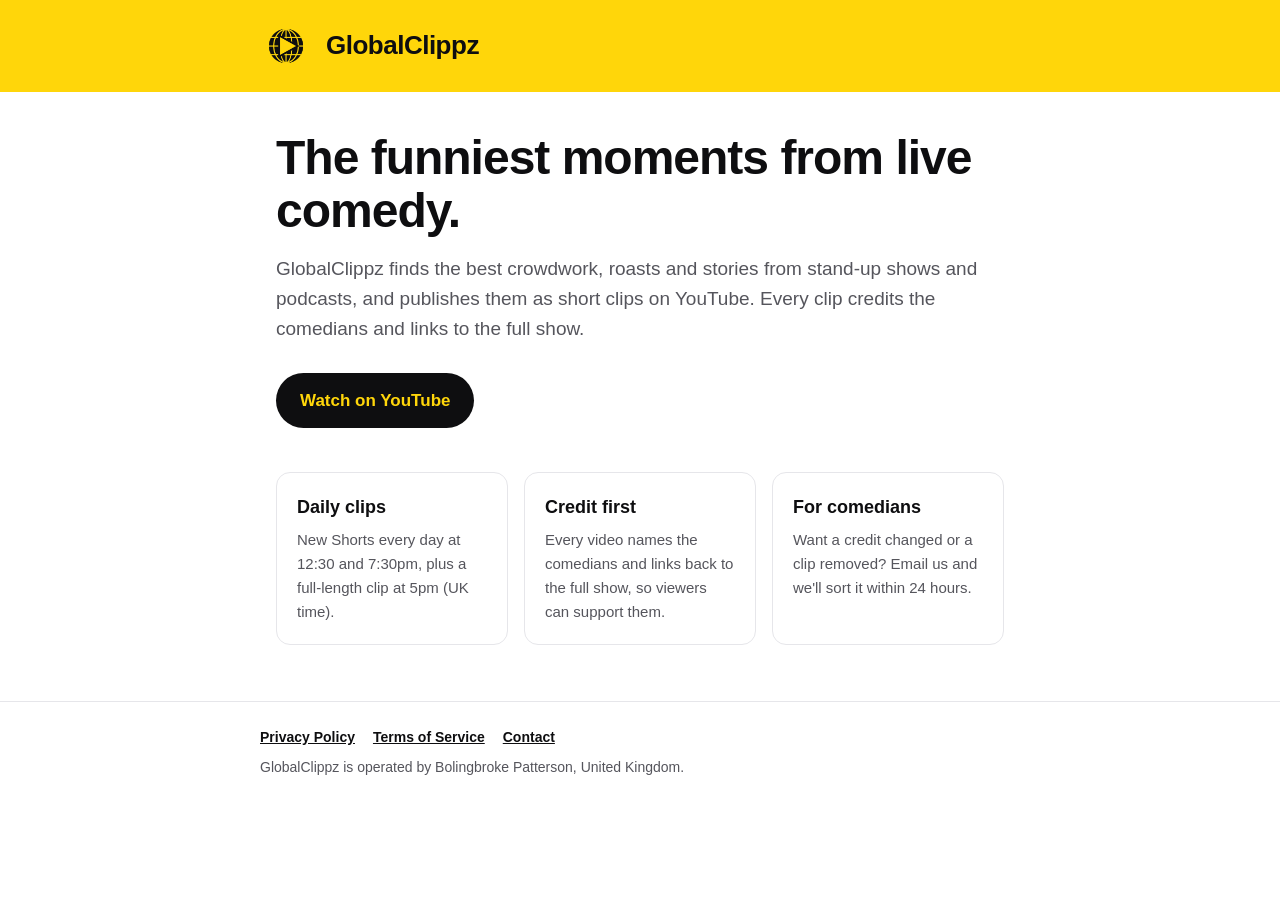
==== index.html @ d9901e6f "GlobalClippz site: home, privacy policy, terms Co-Authored-By: Claude Opus 5.5 <noreply@anthropic.co" ====
<!doctype html>
<html lang="en">
<head>
  <meta charset="utf-8">
  <meta name="viewport" content="width=device-width, initial-scale=1">
  <title>GlobalClippz</title>
  <meta name="description" content="The funniest moments from live comedy, as short clips.">
  <link rel="icon" href="logo.png">
  <link rel="stylesheet" href="style.css">
</head>
<body>
  <header>
    <div class="wrap">
      <img src="logo.png" alt="GlobalClippz logo">
      <a class="name" href="./">GlobalClippz</a>
    </div>
  </header>

  <main class="wrap">
    <section class="hero">
      <h1>The funniest moments from live comedy.</h1>
      <p>GlobalClippz finds the best crowdwork, roasts and stories from stand-up shows and podcasts, and publishes them as short clips on YouTube. Every clip credits the comedians and links to the full show.</p>
      <a class="button" href="https://www.youtube.com/channel/UC8r21D-PJ0V3GtDRSLkMEfA">Watch on YouTube</a>
    </section>

    <section class="cards">
      <div class="card">
        <h3>Daily clips</h3>
        <p>New Shorts every day at 12:30 and 7:30pm, plus a full-length clip at 5pm (UK time).</p>
      </div>
      <div class="card">
        <h3>Credit first</h3>
        <p>Every video names the comedians and links back to the full show, so viewers can support them.</p>
      </div>
      <div class="card">
        <h3>For comedians</h3>
        <p>Want a credit changed or a clip removed? Email us and we'll sort it within 24 hours.</p>
      </div>
    </section>
  </main>

  <footer>
    <div class="wrap">
      <nav>
        <a href="privacy.html">Privacy Policy</a>
        <a href="terms.html">Terms of Service</a>
        <a href="mailto:EA@BolingbrokePatterson.com">Contact</a>
      </nav>
      <div>GlobalClippz is operated by Bolingbroke Patterson, United Kingdom.</div>
    </div>
  </footer>
</body>
</html>
---- style.css ----
:root {
  --yellow: #ffd60a;
  --ink: #0e0e10;
  --paper: #ffffff;
  --muted: #55555c;
  --line: #e6e6ea;
}

* { box-sizing: border-box; }

body {
  margin: 0;
  background: var(--paper);
  color: var(--ink);
  font: 17px/1.6 -apple-system, BlinkMacSystemFont, "Segoe UI", Roboto, Helvetica, Arial, sans-serif;
}

a { color: var(--ink); }

header {
  background: var(--yellow);
  padding: 20px 16px;
}

header .wrap {
  display: flex;
  align-items: center;
  gap: 14px;
}

header img { width: 52px; height: 52px; border-radius: 50%; }

header .name {
  font-weight: 900;
  font-size: 26px;
  letter-spacing: -0.5px;
  text-decoration: none;
}

.wrap { max-width: 760px; margin: 0 auto; }

main { padding: 40px 16px 56px; }

.hero h1 { font-size: clamp(32px, 6vw, 48px); line-height: 1.1; margin: 0 0 16px; letter-spacing: -1px; }
.hero p { font-size: 19px; color: var(--muted); margin: 0 0 28px; }

.button {
  display: inline-block;
  background: var(--ink);
  color: var(--yellow);
  font-weight: 800;
  padding: 14px 24px;
  border-radius: 999px;
  text-decoration: none;
}

.cards { display: grid; grid-template-columns: repeat(auto-fit, minmax(200px, 1fr)); gap: 16px; margin-top: 44px; }
.card { border: 1px solid var(--line); border-radius: 14px; padding: 20px; }
.card h3 { margin: 0 0 6px; font-size: 18px; }
.card p { margin: 0; color: var(--muted); font-size: 15px; }

.legal h1 { font-size: 34px; margin: 0 0 4px; letter-spacing: -0.5px; }
.legal .updated { color: var(--muted); margin: 0 0 32px; }
.legal h2 { font-size: 21px; margin: 32px 0 8px; }
.legal li { margin-bottom: 6px; }

footer {
  border-top: 1px solid var(--line);
  padding: 24px 16px 40px;
  color: var(--muted);
  font-size: 14px;
}

footer nav { display: flex; flex-wrap: wrap; gap: 18px; margin-bottom: 8px; }
footer a { color: var(--ink); font-weight: 600; }
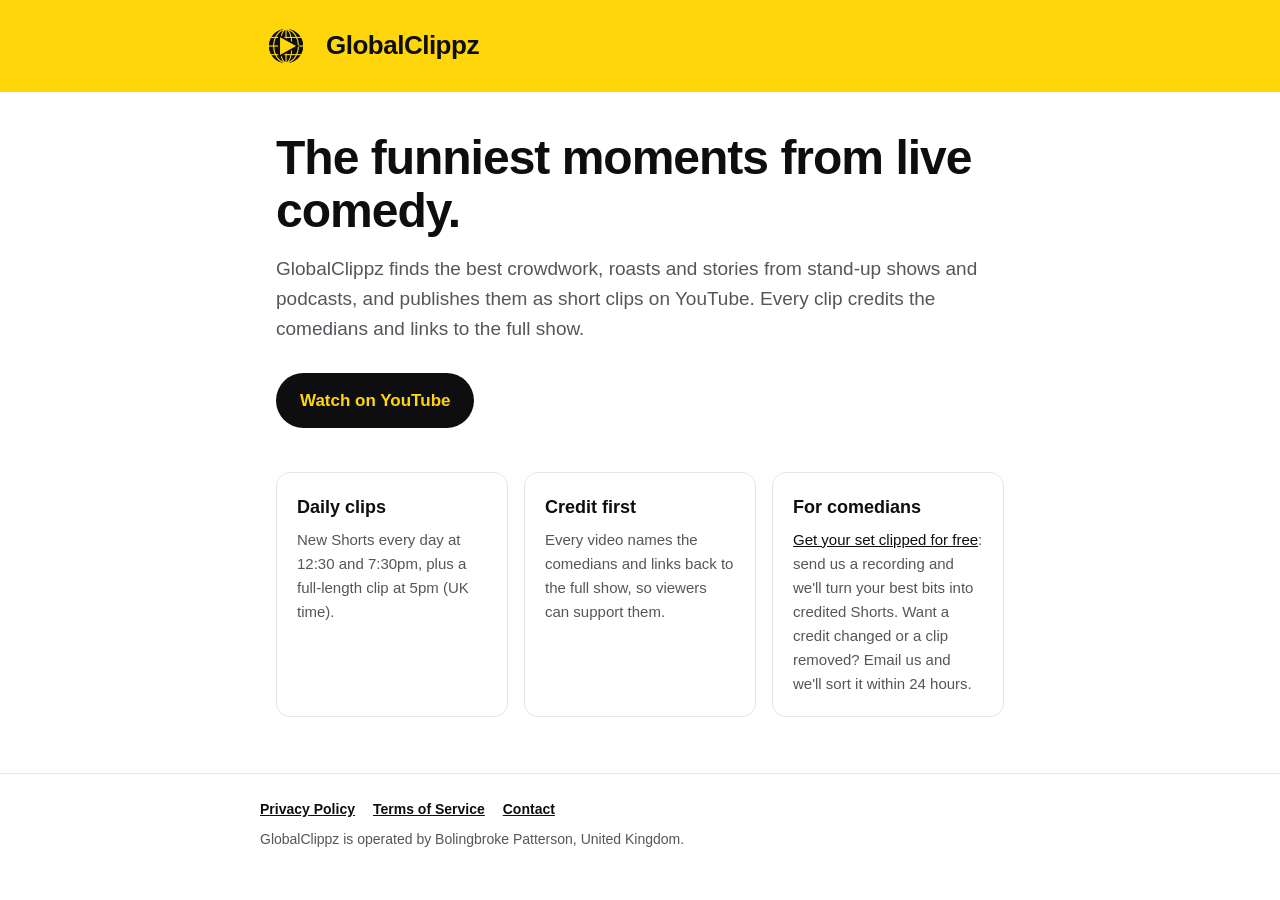
==== commit 5cf459f5: "Add 'Get your set clipped' page for comedian submissions, and a Submissions clause in the terms Co-A" ====
--- a/index.html
+++ b/index.html
@@ -34,7 +34,7 @@
       </div>
       <div class="card">
         <h3>For comedians</h3>
-        <p>Want a credit changed or a clip removed? Email us and we'll sort it within 24 hours.</p>
+        <p><a href="submit.html">Get your set clipped for free</a>: send us a recording and we'll turn your best bits into credited Shorts. Want a credit changed or a clip removed? Email us and we'll sort it within 24 hours.</p>
       </div>
     </section>
   </main>
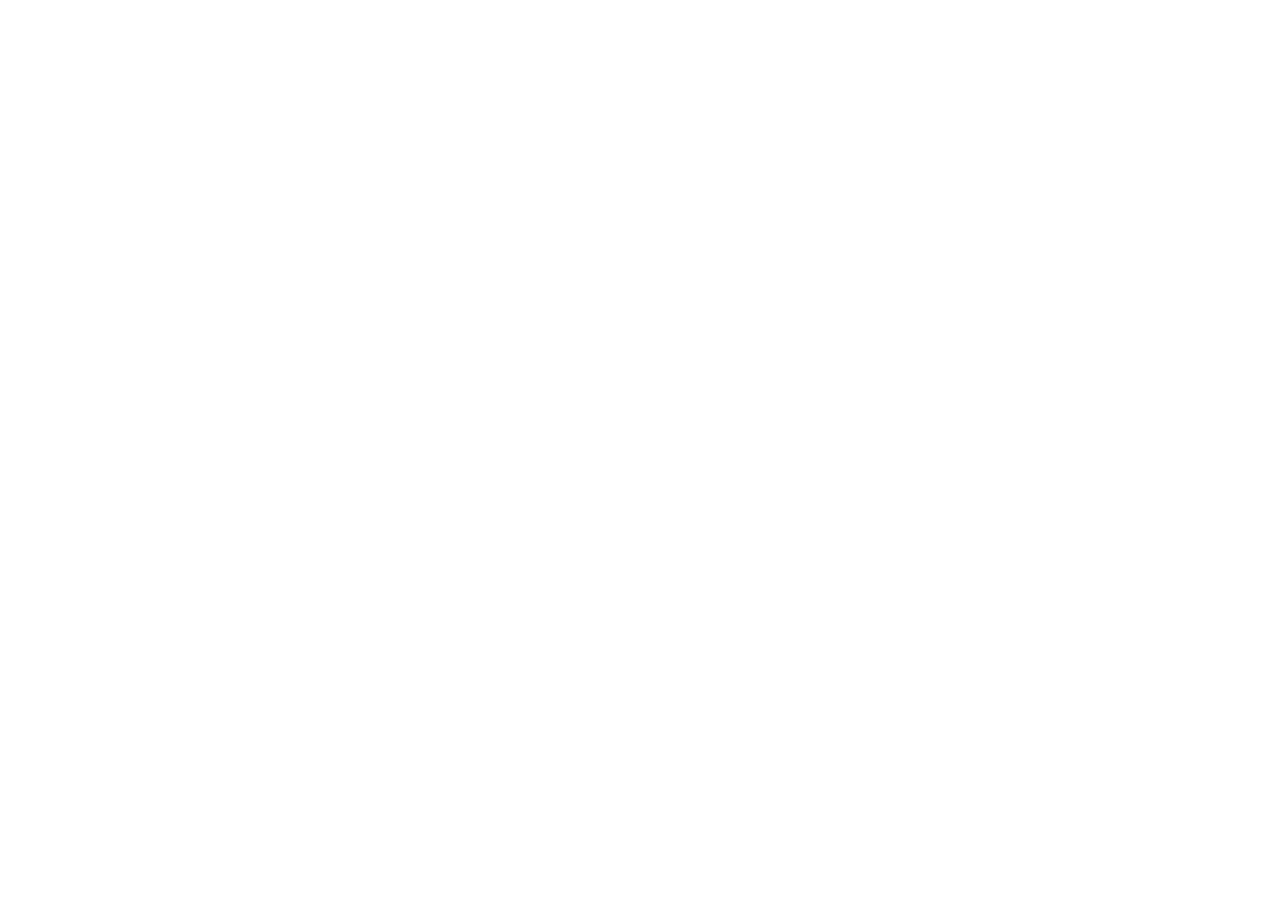
==== commit fdc97f76: "Moved to media.bolingbrokepatterson.com" ====
--- a/index.html
+++ b/index.html
@@ -1,53 +1,4 @@
-<!doctype html>
-<html lang="en">
-<head>
-  <meta charset="utf-8">
-  <meta name="viewport" content="width=device-width, initial-scale=1">
-  <title>GlobalClippz</title>
-  <meta name="description" content="The funniest moments from live comedy, as short clips.">
-  <link rel="icon" href="logo.png">
-  <link rel="stylesheet" href="style.css">
-</head>
-<body>
-  <header>
-    <div class="wrap">
-      <img src="logo.png" alt="GlobalClippz logo">
-      <a class="name" href="./">GlobalClippz</a>
-    </div>
-  </header>
-
-  <main class="wrap">
-    <section class="hero">
-      <h1>The funniest moments from live comedy.</h1>
-      <p>GlobalClippz finds the best crowdwork, roasts and stories from stand-up shows and podcasts, and publishes them as short clips on YouTube. Every clip credits the comedians and links to the full show.</p>
-      <a class="button" href="https://www.youtube.com/channel/UC8r21D-PJ0V3GtDRSLkMEfA">Watch on YouTube</a>
-    </section>
-
-    <section class="cards">
-      <div class="card">
-        <h3>Daily clips</h3>
-        <p>New Shorts every day at 12:30 and 7:30pm, plus a full-length clip at 5pm (UK time).</p>
-      </div>
-      <div class="card">
-        <h3>Credit first</h3>
-        <p>Every video names the comedians and links back to the full show, so viewers can support them.</p>
-      </div>
-      <div class="card">
-        <h3>For comedians</h3>
-        <p><a href="submit.html">Get your set clipped for free</a>: send us a recording and we'll turn your best bits into credited Shorts. Want a credit changed or a clip removed? Email us and we'll sort it within 24 hours.</p>
-      </div>
-    </section>
-  </main>
-
-  <footer>
-    <div class="wrap">
-      <nav>
-        <a href="privacy.html">Privacy Policy</a>
-        <a href="terms.html">Terms of Service</a>
-        <a href="mailto:EA@BolingbrokePatterson.com">Contact</a>
-      </nav>
-      <div>GlobalClippz is operated by Bolingbroke Patterson, United Kingdom.</div>
-    </div>
-  </footer>
-</body>
-</html>
+<!doctype html><meta charset="utf-8"><title>Moved</title>
+<link rel="canonical" href="https://media.bolingbrokepatterson.com/globalclippz/"><meta http-equiv="refresh" content="0; url=https://media.bolingbrokepatterson.com/globalclippz/">
+<script>location.replace("https://media.bolingbrokepatterson.com/globalclippz/")</script>
+<p>This page has moved to <a href="https://media.bolingbrokepatterson.com/globalclippz/">https://media.bolingbrokepatterson.com/globalclippz/</a>.</p>
